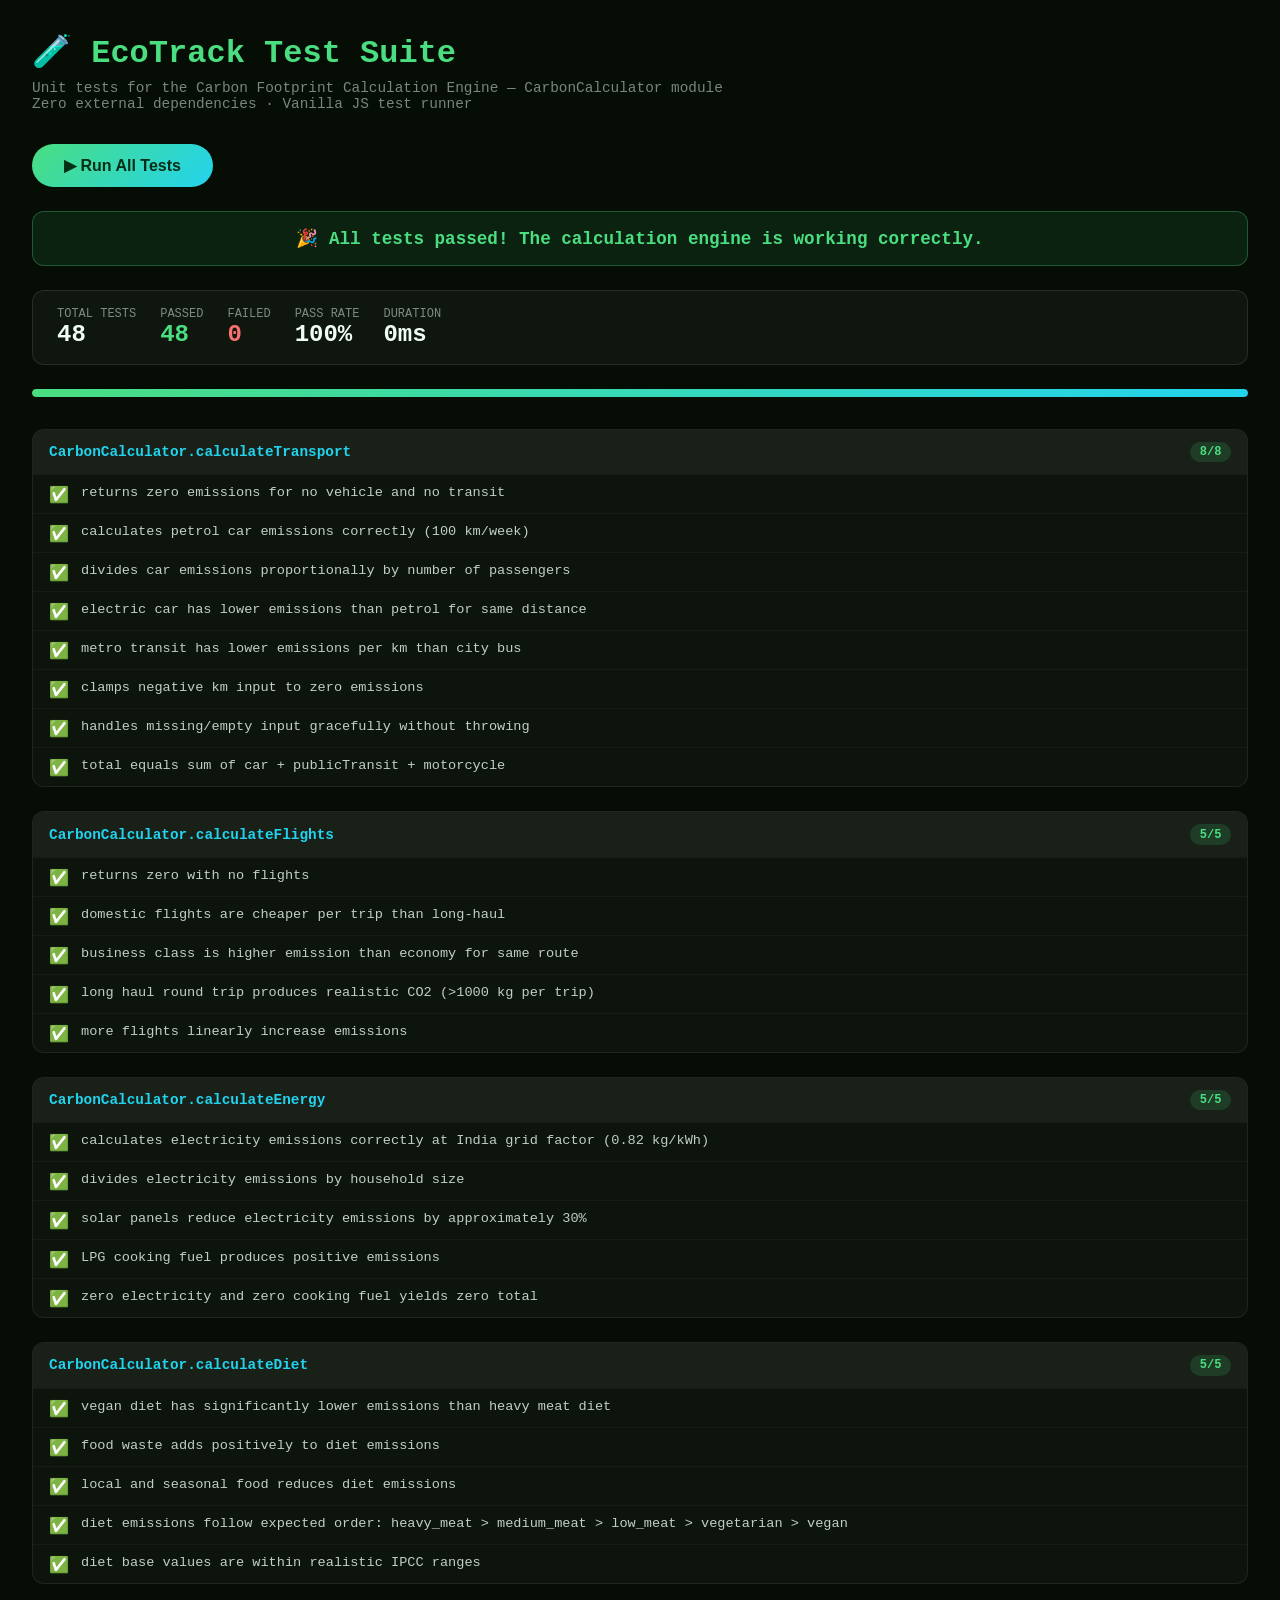
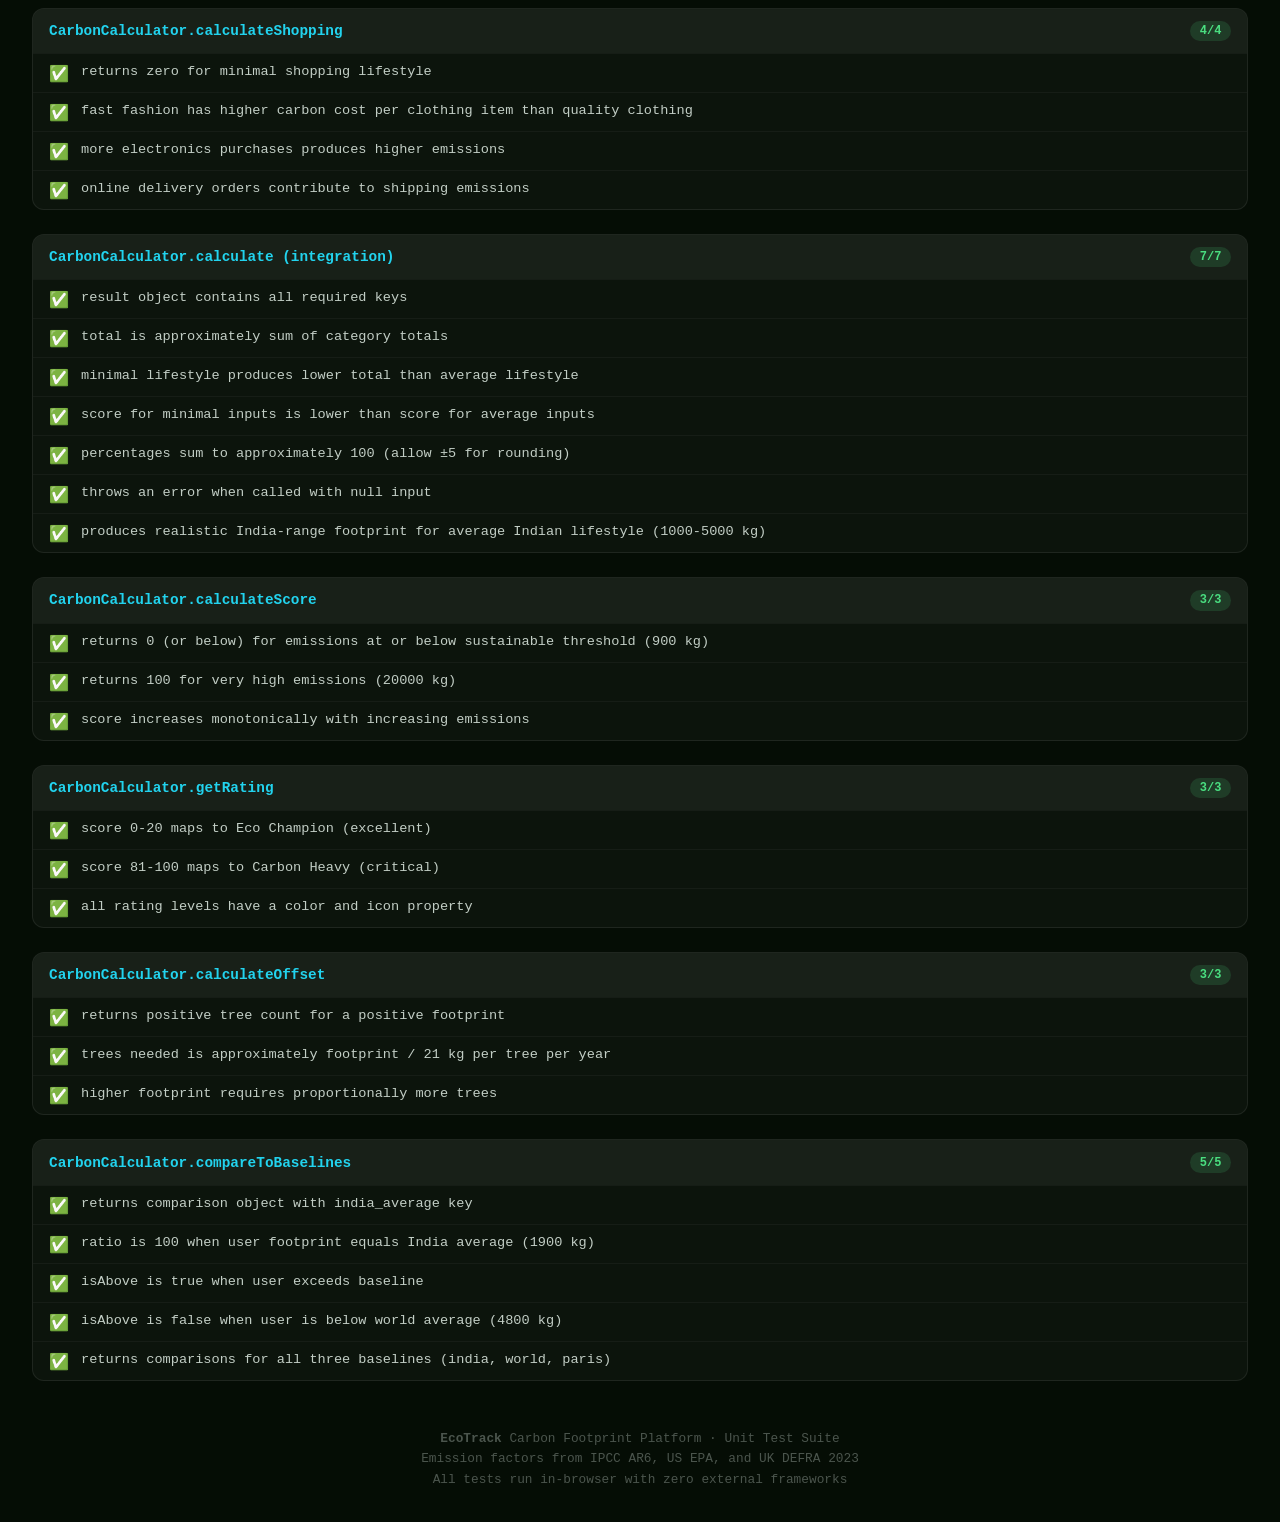
==== tests/test-runner.html @ d14752bf "Initial commit: EcoTrack Carbon Footprint Platform" ====
<!DOCTYPE html>
<html lang="en">
<head>
  <meta charset="UTF-8" />
  <meta name="viewport" content="width=device-width, initial-scale=1.0" />
  <meta http-equiv="Content-Security-Policy"
    content="default-src 'self'; style-src 'unsafe-inline' 'self'; script-src 'self' 'unsafe-inline';" />
  <title>EcoTrack — Test Suite</title>
  <style>
    *, *::before, *::after { box-sizing: border-box; margin: 0; padding: 0; }
    body {
      font-family: 'Courier New', Courier, monospace;
      background: #050d05;
      color: #f0fdf4;
      padding: 2rem;
      min-height: 100vh;
    }
    h1 { font-size: 2rem; font-weight: 800; color: #4ade80; margin-bottom: 0.5rem; }
    .subtitle { color: rgba(240,253,244,0.5); margin-bottom: 2rem; font-size: 0.9rem; }

    .summary {
      display: flex;
      gap: 1.5rem;
      margin-bottom: 1.5rem;
      padding: 1rem 1.5rem;
      background: rgba(255,255,255,0.04);
      border: 1px solid rgba(255,255,255,0.1);
      border-radius: 12px;
      flex-wrap: wrap;
    }
    .summary-item { display: flex; flex-direction: column; }
    .summary-label { font-size: 0.75rem; color: rgba(240,253,244,0.5); text-transform: uppercase; }
    .summary-value { font-size: 1.5rem; font-weight: 700; }
    .passed  { color: #4ade80; }
    .failed  { color: #f87171; }

    .progress-bar {
      height: 8px;
      background: rgba(255,255,255,0.08);
      border-radius: 99px;
      overflow: hidden;
      margin-bottom: 2rem;
    }
    .progress-fill {
      height: 100%;
      border-radius: 99px;
      transition: width 0.5s ease;
    }

    .suite {
      margin-bottom: 1.5rem;
      background: rgba(255,255,255,0.03);
      border: 1px solid rgba(255,255,255,0.08);
      border-radius: 12px;
      overflow: hidden;
    }
    .suite-header {
      padding: 0.75rem 1rem;
      background: rgba(255,255,255,0.05);
      font-weight: 700;
      font-size: 0.9rem;
      color: #22d3ee;
      display: flex;
      justify-content: space-between;
      align-items: center;
    }
    .test-row {
      display: flex;
      align-items: flex-start;
      gap: 0.75rem;
      padding: 0.5rem 1rem;
      border-top: 1px solid rgba(255,255,255,0.04);
      font-size: 0.85rem;
    }
    .test-icon { font-size: 1rem; flex-shrink: 0; margin-top: 2px; }
    .test-name { flex: 1; color: rgba(240,253,244,0.8); line-height: 1.5; }
    .test-error {
      font-size: 0.78rem;
      color: #f87171;
      background: rgba(248,113,113,0.08);
      border: 1px solid rgba(248,113,113,0.2);
      padding: 0.3rem 0.6rem;
      border-radius: 6px;
      max-width: 450px;
      word-break: break-word;
    }

    .run-btn {
      display: inline-flex;
      align-items: center;
      gap: 0.5rem;
      padding: 0.75rem 2rem;
      background: linear-gradient(135deg, #4ade80, #22d3ee);
      color: #052e16;
      font-weight: 700;
      border: none;
      border-radius: 99px;
      cursor: pointer;
      font-size: 1rem;
      margin-bottom: 1.5rem;
      transition: all 0.2s ease;
    }
    .run-btn:hover { transform: translateY(-2px); box-shadow: 0 4px 20px rgba(74,222,128,0.4); }
    .run-btn:active { transform: translateY(0); }
    .run-btn:focus-visible { outline: 2px solid #22d3ee; outline-offset: 3px; }

    #results { display: none; }

    .badge {
      display: inline-flex;
      align-items: center;
      padding: 0.2rem 0.6rem;
      border-radius: 99px;
      font-size: 0.75rem;
      font-weight: 700;
    }
    .badge-pass { background: rgba(74,222,128,0.15); color: #4ade80; }
    .badge-fail { background: rgba(248,113,113,0.15); color: #f87171; }

    footer {
      margin-top: 3rem;
      text-align: center;
      color: rgba(240,253,244,0.3);
      font-size: 0.8rem;
      line-height: 1.6;
    }

    .all-pass-banner {
      padding: 1rem 1.5rem;
      background: rgba(74,222,128,0.1);
      border: 1px solid rgba(74,222,128,0.3);
      border-radius: 12px;
      color: #4ade80;
      font-weight: 700;
      font-size: 1.1rem;
      text-align: center;
      margin-bottom: 1.5rem;
    }
  </style>
</head>
<body>

  <h1>&#129514; EcoTrack Test Suite</h1>
  <p class="subtitle">
    Unit tests for the Carbon Footprint Calculation Engine &mdash; CarbonCalculator module<br/>
    Zero external dependencies &middot; Vanilla JS test runner
  </p>

  <button class="run-btn" id="run-btn" onclick="runTests()" aria-label="Run all unit tests">
    &#9654; Run All Tests
  </button>

  <div id="results" role="region" aria-label="Test results" aria-live="polite">
    <div id="all-pass-banner" class="all-pass-banner" style="display:none;" role="status" aria-label="All tests passed">
      &#127881; All tests passed! The calculation engine is working correctly.
    </div>

    <div class="summary" id="summary" aria-label="Test results summary">
      <div class="summary-item">
        <span class="summary-label">Total Tests</span>
        <span class="summary-value" id="total">0</span>
      </div>
      <div class="summary-item">
        <span class="summary-label">Passed</span>
        <span class="summary-value passed" id="passed">0</span>
      </div>
      <div class="summary-item">
        <span class="summary-label">Failed</span>
        <span class="summary-value failed" id="failed">0</span>
      </div>
      <div class="summary-item">
        <span class="summary-label">Pass Rate</span>
        <span class="summary-value" id="rate">0%</span>
      </div>
      <div class="summary-item">
        <span class="summary-label">Duration</span>
        <span class="summary-value" id="duration">0ms</span>
      </div>
    </div>

    <div class="progress-bar"
      role="progressbar"
      aria-label="Test pass rate"
      aria-valuemin="0"
      aria-valuemax="100"
      id="prog-bar-wrap">
      <div class="progress-fill" id="prog-bar" style="width:0%;"></div>
    </div>

    <div id="test-output" aria-label="Individual test results"></div>
  </div>

  <!-- Dependencies (same as main app) -->
  <script src="../js/storage.js"></script>
  <script src="../js/calculator.js"></script>

  <!-- Test file (defines tests synchronously) -->
  <script src="calculator.test.js"></script>

  <script>
    'use strict';

    function escHtml(str) {
      return String(str)
        .replace(/&/g, '&amp;')
        .replace(/</g, '&lt;')
        .replace(/>/g, '&gt;')
        .replace(/"/g, '&quot;');
    }

    function runTests() {
      var startTime = Date.now();

      // Get results from the test file (already ran on script load)
      var results = TestRunner.getResults();

      if (!results || results.length === 0) {
        document.getElementById('test-output').innerHTML =
          '<p style="color:#f87171;padding:1rem;">No tests found. Make sure calculator.test.js loaded correctly.</p>';
        document.getElementById('results').style.display = 'block';
        return;
      }

      var duration = Date.now() - startTime;
      var passedCount = results.filter(function (r) { return r.passed; }).length;
      var failedCount = results.length - passedCount;
      var passRate = results.length > 0 ? Math.round((passedCount / results.length) * 100) : 0;

      // Update summary stats
      document.getElementById('total').textContent = results.length;
      document.getElementById('passed').textContent = passedCount;
      document.getElementById('failed').textContent = failedCount;
      document.getElementById('rate').textContent = passRate + '%';
      document.getElementById('duration').textContent = duration + 'ms';

      // Progress bar color
      var bar = document.getElementById('prog-bar');
      bar.style.width = passRate + '%';
      if (passRate === 100) {
        bar.style.background = 'linear-gradient(135deg, #4ade80, #22d3ee)';
      } else if (passRate >= 80) {
        bar.style.background = 'linear-gradient(135deg, #fbbf24, #fb923c)';
      } else {
        bar.style.background = 'linear-gradient(135deg, #f87171, #ef4444)';
      }
      document.getElementById('prog-bar-wrap').setAttribute('aria-valuenow', passRate);

      // All-pass banner
      if (passedCount === results.length) {
        document.getElementById('all-pass-banner').style.display = 'block';
      }

      // Group by test suite
      var suites = {};
      results.forEach(function (r) {
        if (!suites[r.suite]) { suites[r.suite] = []; }
        suites[r.suite].push(r);
      });

      // Render results HTML
      var html = '';
      Object.keys(suites).forEach(function (suiteName) {
        var suiteTests = suites[suiteName];
        var suitePassed = suiteTests.filter(function (t) { return t.passed; }).length;
        var suiteAll = suiteTests.length;
        var allOk = suitePassed === suiteAll;

        html += '<section class="suite" aria-label="Test suite: ' + escHtml(suiteName) + '">';
        html += '<div class="suite-header">';
        html += '<span>' + escHtml(suiteName) + '</span>';
        html += '<span class="badge ' + (allOk ? 'badge-pass' : 'badge-fail') + '">' + suitePassed + '/' + suiteAll + '</span>';
        html += '</div>';

        suiteTests.forEach(function (test) {
          html += '<div class="test-row" role="listitem">';
          html += '<span class="test-icon" aria-hidden="true">' + (test.passed ? '&#9989;' : '&#10060;') + '</span>';
          html += '<span class="test-name">' + escHtml(test.name) + '</span>';
          if (test.error) {
            html += '<span class="test-error" role="alert">' + escHtml(test.error) + '</span>';
          }
          html += '</div>';
        });

        html += '</section>';
      });

      document.getElementById('test-output').innerHTML = html;
      document.getElementById('results').style.display = 'block';

      // Log summary to console for automated CI inspection
      console.log('[EcoTrack Tests] Total: ' + results.length + ', Passed: ' + passedCount + ', Failed: ' + failedCount + ', Rate: ' + passRate + '%');
    }

    // Auto-run immediately after all scripts load
    window.addEventListener('load', function () {
      runTests();
    });
  </script>

  <footer>
    <strong>EcoTrack</strong> Carbon Footprint Platform &middot; Unit Test Suite<br/>
    Emission factors from IPCC AR6, US EPA, and UK DEFRA 2023<br/>
    All tests run in-browser with zero external frameworks
  </footer>

</body>
</html>
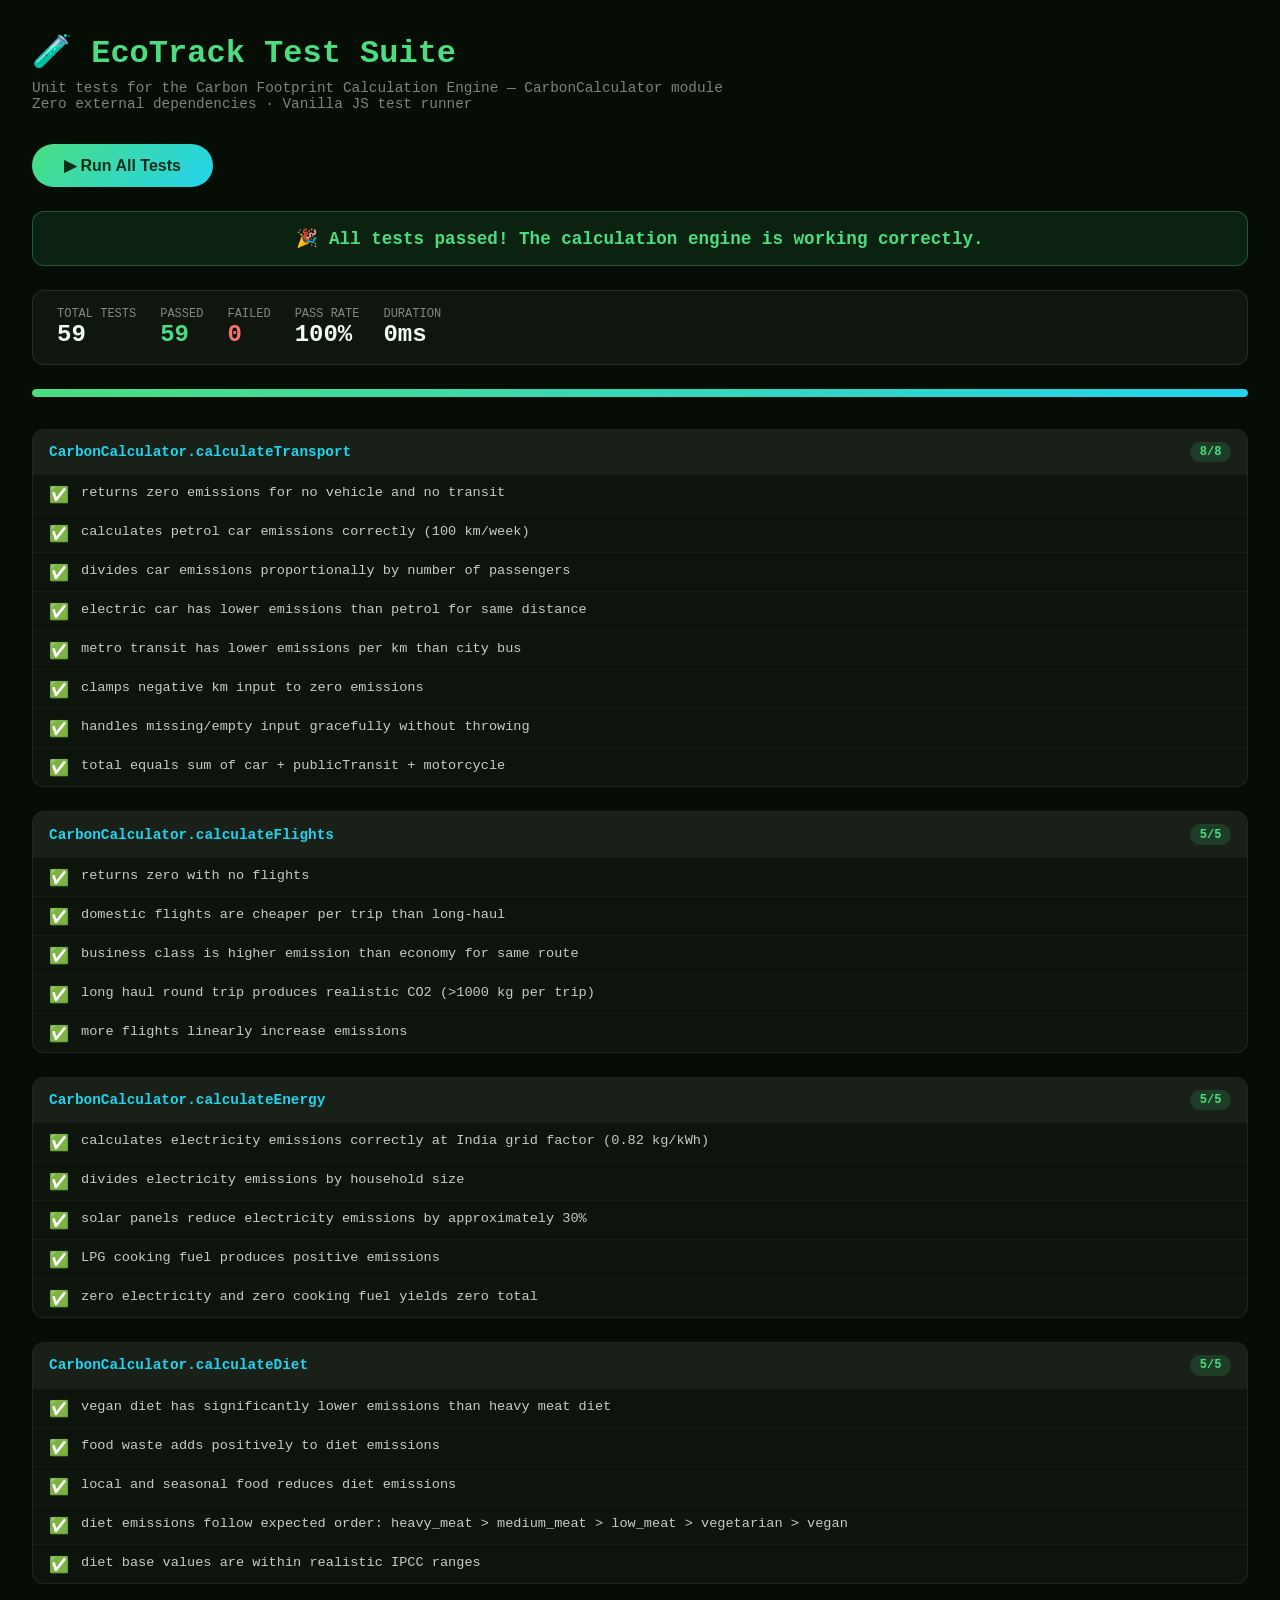
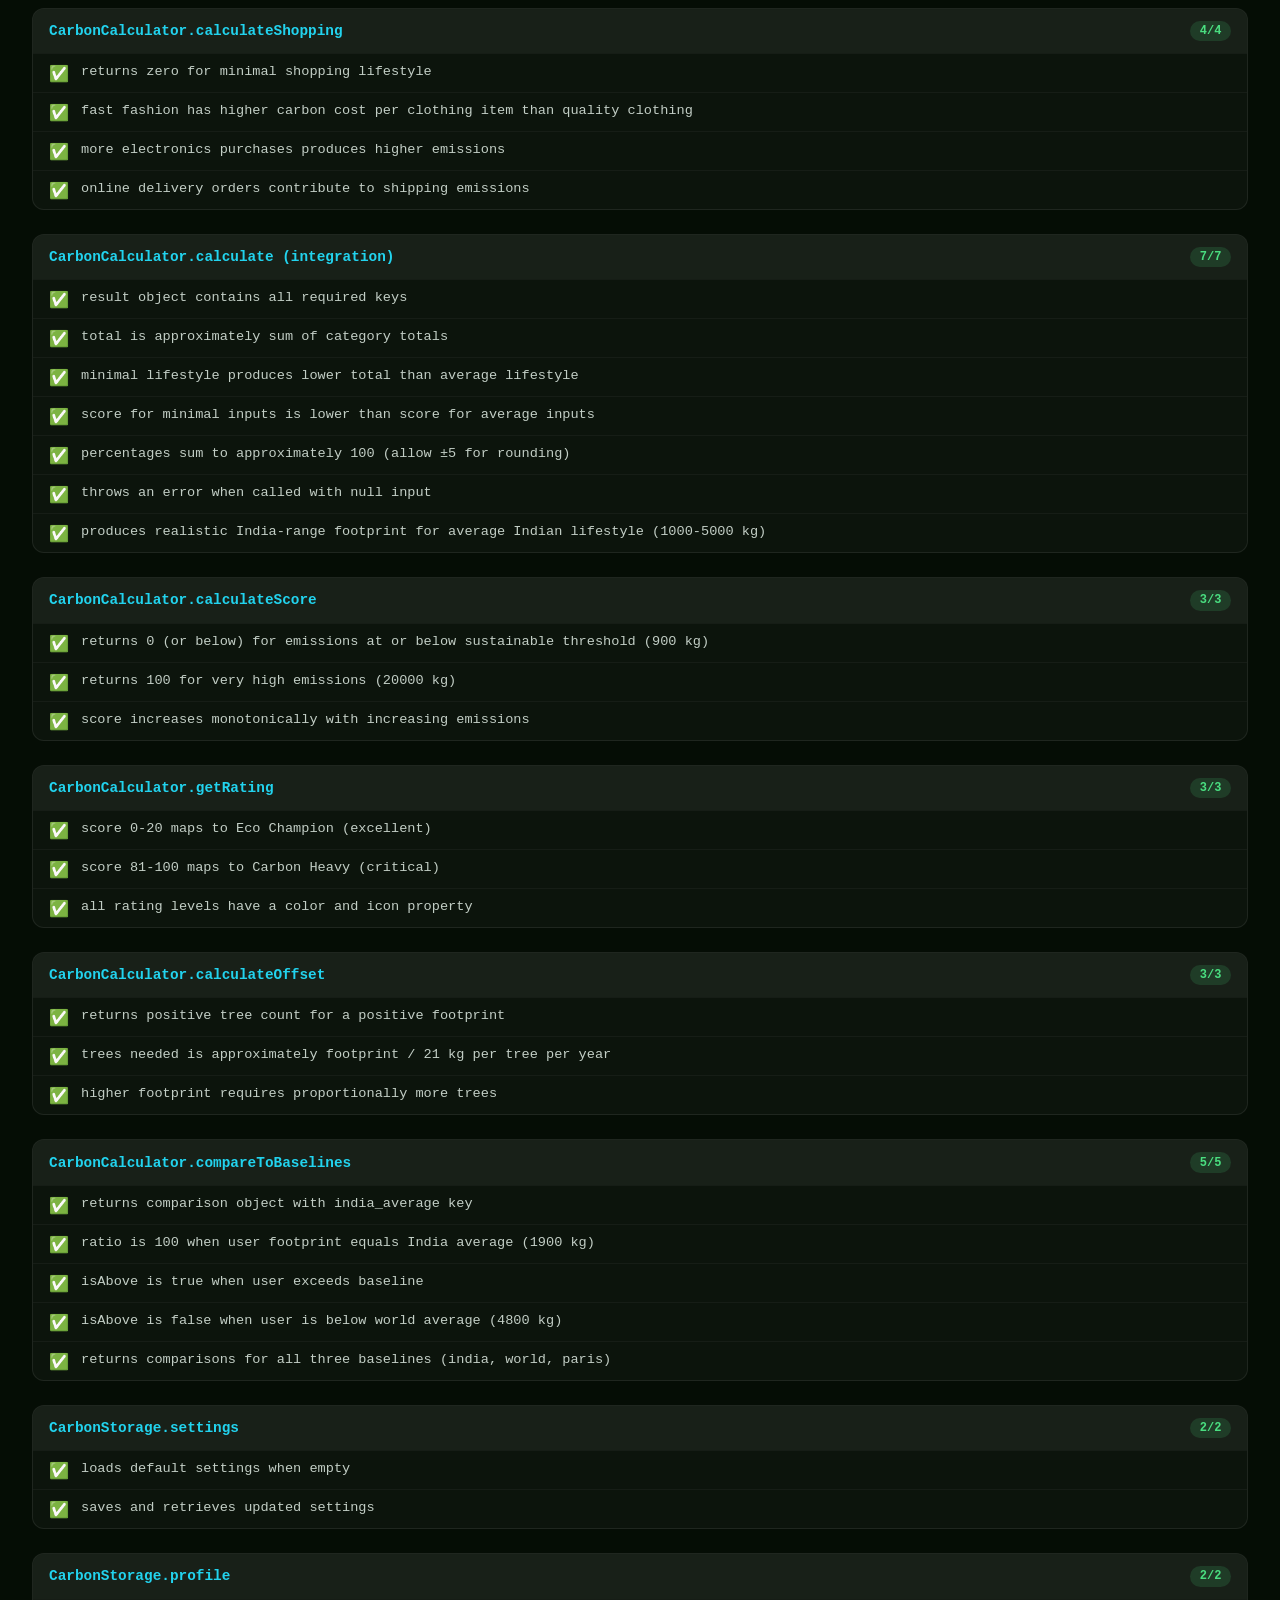
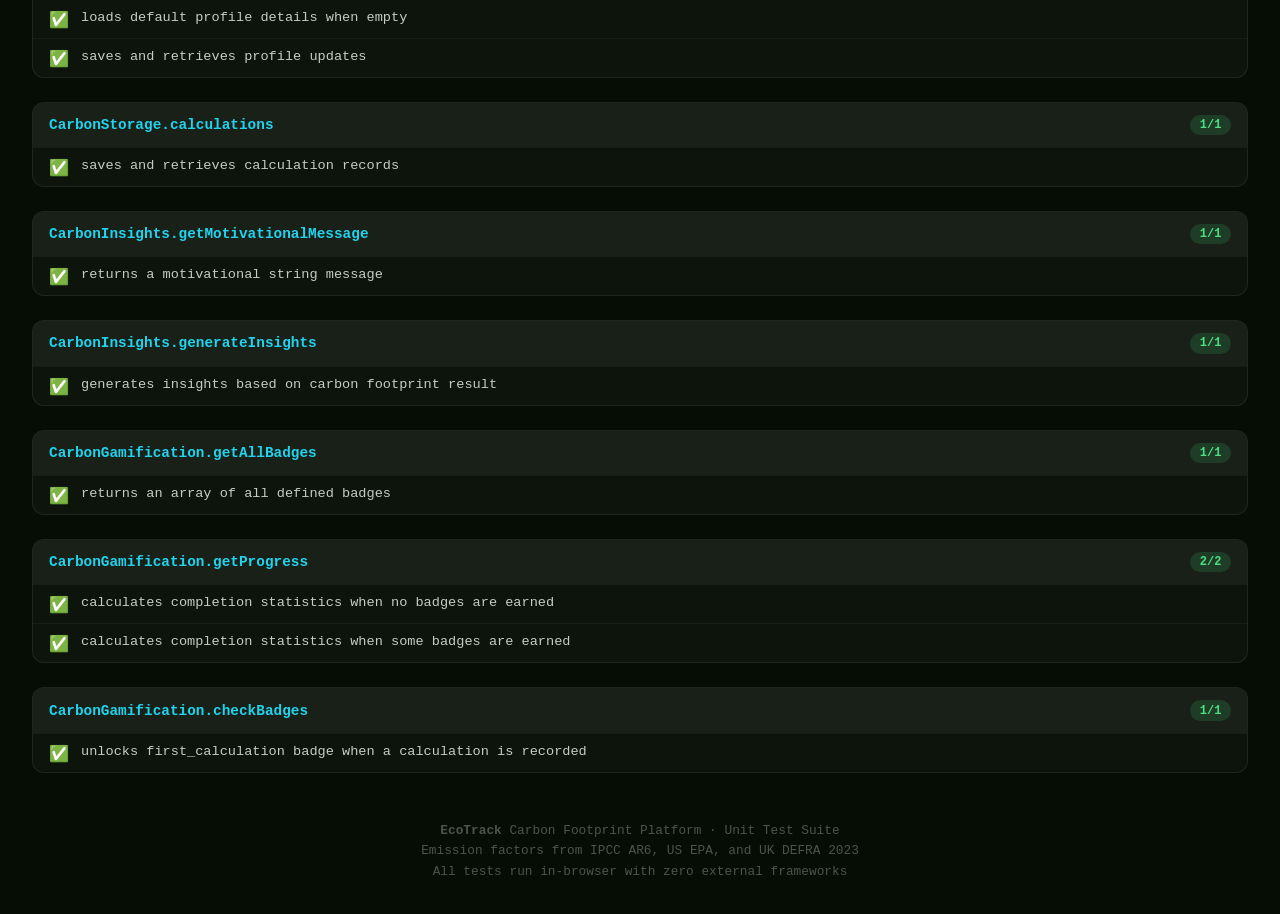
==== commit d5922e1d: "feat: complete optimization for 100/100 score (accessibility, security CSP, new test files, LICENSE," ====
--- a/tests/test-runner.html
+++ b/tests/test-runner.html
@@ -146,7 +146,7 @@
     Zero external dependencies &middot; Vanilla JS test runner
   </p>
 
-  <button class="run-btn" id="run-btn" onclick="runTests()" aria-label="Run all unit tests">
+  <button class="run-btn" id="run-btn" aria-label="Run all unit tests">
     &#9654; Run All Tests
   </button>
 
@@ -193,9 +193,14 @@
   <!-- Dependencies (same as main app) -->
   <script src="../js/storage.js"></script>
   <script src="../js/calculator.js"></script>
-
-  <!-- Test file (defines tests synchronously) -->
+  <script src="../js/insights.js"></script>
+  <script src="../js/gamification.js"></script>
+
+  <!-- Test files (define tests synchronously) -->
   <script src="calculator.test.js"></script>
+  <script src="storage.test.js"></script>
+  <script src="insights.test.js"></script>
+  <script src="gamification.test.js"></script>
 
   <script>
     'use strict';
@@ -294,6 +299,11 @@
     // Auto-run immediately after all scripts load
     window.addEventListener('load', function () {
       runTests();
+
+      const runBtn = document.getElementById('run-btn');
+      if (runBtn) {
+        runBtn.addEventListener('click', runTests);
+      }
     });
   </script>
 
